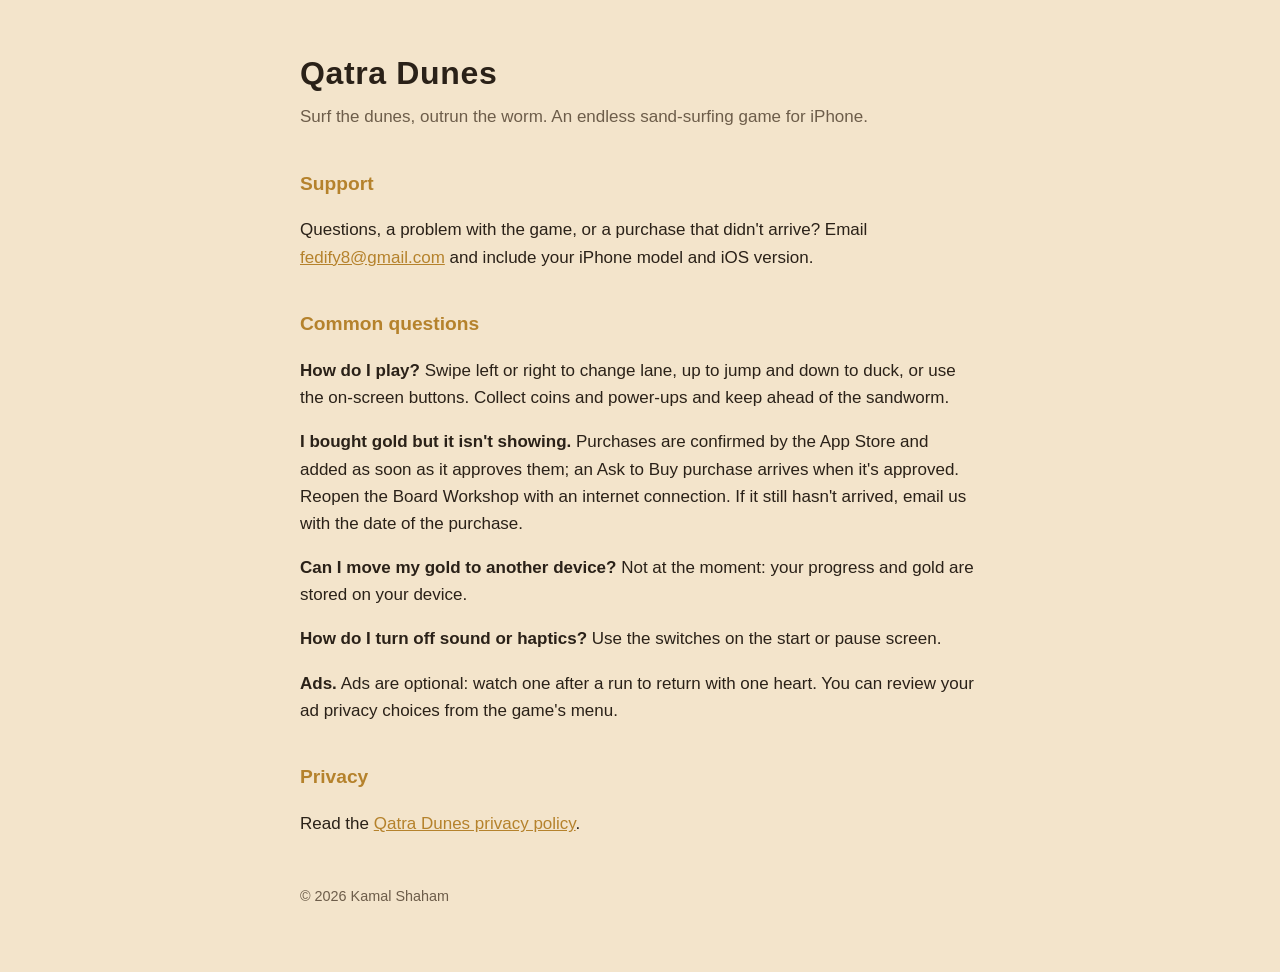
==== index.html @ c1257442 "Qatra Dunes support page, privacy policy and app-ads.txt" ====
<!doctype html>
<html lang="en">
<head>
<meta charset="utf-8">
<meta name="viewport" content="width=device-width, initial-scale=1">
<title>Qatra Dunes Support</title>
<link rel="stylesheet" href="style.css">
</head>
<body>
<main>
<h1>Qatra Dunes</h1>
<p class="tagline">Surf the dunes, outrun the worm. An endless sand-surfing game for iPhone.</p>

<h2>Support</h2>
<p>Questions, a problem with the game, or a purchase that didn't arrive? Email
<a href="mailto:fedify8@gmail.com">fedify8@gmail.com</a> and include your iPhone model and iOS version.</p>

<h2>Common questions</h2>
<p><strong>How do I play?</strong> Swipe left or right to change lane, up to jump and down to duck, or use the on-screen buttons. Collect coins and power-ups and keep ahead of the sandworm.</p>
<p><strong>I bought gold but it isn't showing.</strong> Purchases are confirmed by the App Store and added as soon as it approves them; an Ask to Buy purchase arrives when it's approved. Reopen the Board Workshop with an internet connection. If it still hasn't arrived, email us with the date of the purchase.</p>
<p><strong>Can I move my gold to another device?</strong> Not at the moment: your progress and gold are stored on your device.</p>
<p><strong>How do I turn off sound or haptics?</strong> Use the switches on the start or pause screen.</p>
<p><strong>Ads.</strong> Ads are optional: watch one after a run to return with one heart. You can review your ad privacy choices from the game's menu.</p>

<h2>Privacy</h2>
<p>Read the <a href="privacy/">Qatra Dunes privacy policy</a>.</p>

<footer>&copy; 2026 Kamal Shaham</footer>
</main>
</body>
</html>
---- style.css ----
:root { --sand: #f3e4cb; --ink: #2a2118; --gold: #b5822c; --muted: #6d5d4a; }
* { box-sizing: border-box; }
body { margin: 0; background: var(--sand); color: var(--ink);
  font: 17px/1.6 -apple-system, BlinkMacSystemFont, "Segoe UI", sans-serif; }
main { max-width: 720px; margin: 0 auto; padding: 48px 20px 64px; }
h1 { font-size: 2rem; margin: 0 0 4px; letter-spacing: 0.02em; }
h2 { font-size: 1.2rem; margin-top: 2em; color: var(--gold); }
a { color: var(--gold); }
.tagline { color: var(--muted); margin-top: 0; }
footer { margin-top: 48px; color: var(--muted); font-size: 0.9rem; }
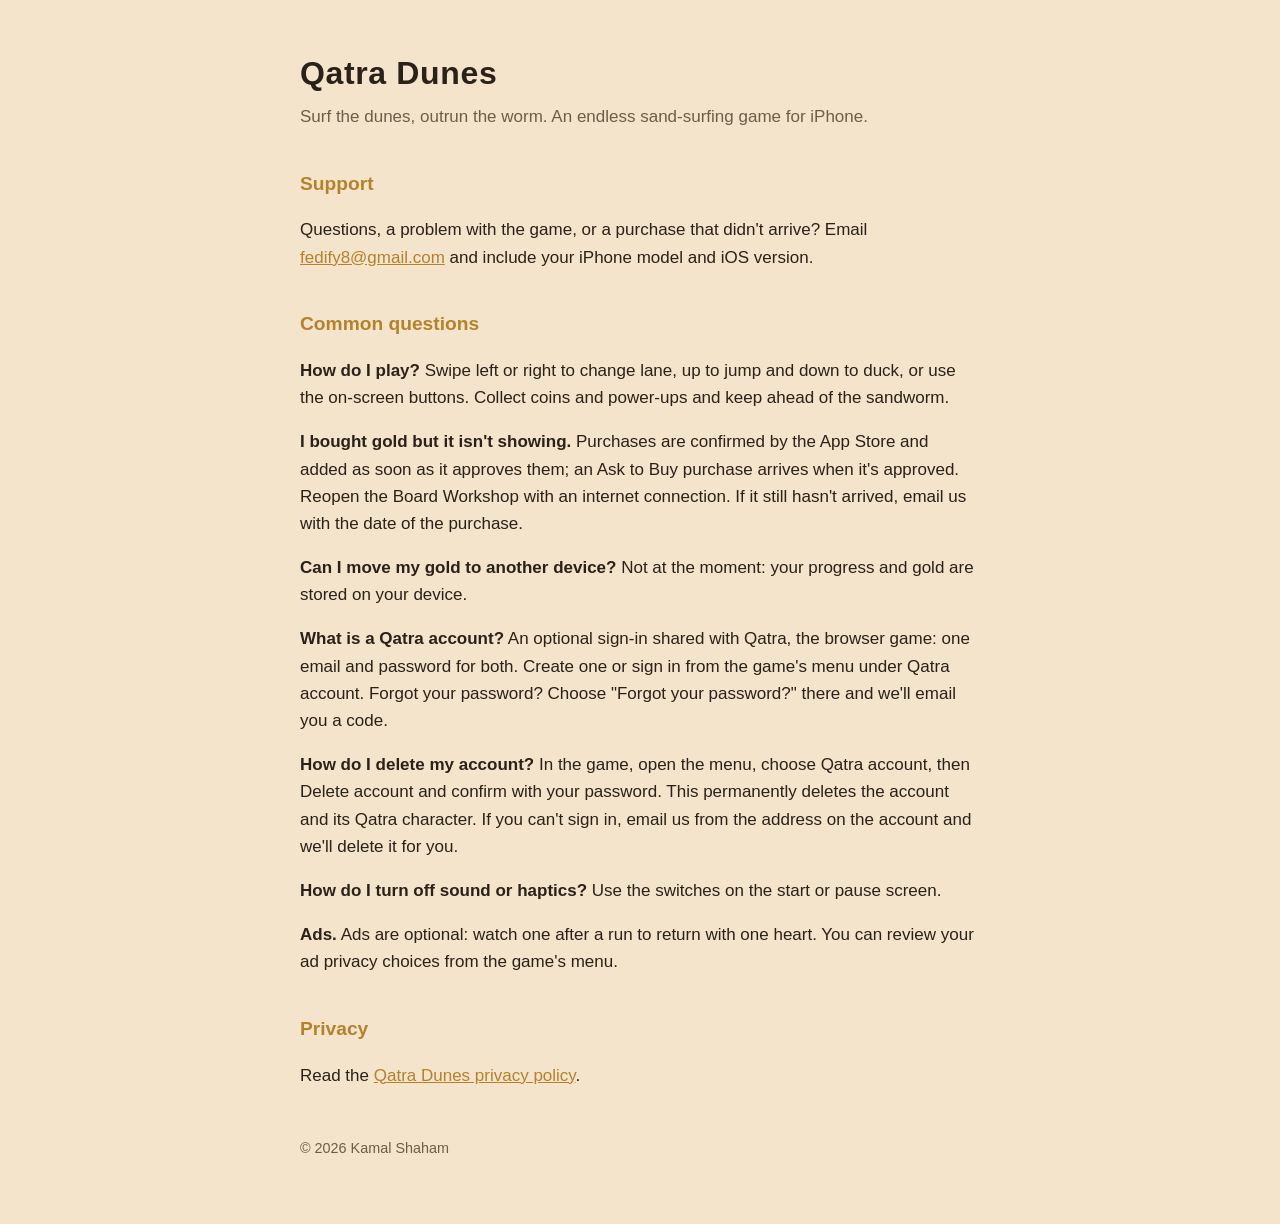
==== commit 609c6d8d: "Add the optional Qatra account to the privacy policy and support page" ====
--- a/index.html
+++ b/index.html
@@ -19,6 +19,8 @@
 <p><strong>How do I play?</strong> Swipe left or right to change lane, up to jump and down to duck, or use the on-screen buttons. Collect coins and power-ups and keep ahead of the sandworm.</p>
 <p><strong>I bought gold but it isn't showing.</strong> Purchases are confirmed by the App Store and added as soon as it approves them; an Ask to Buy purchase arrives when it's approved. Reopen the Board Workshop with an internet connection. If it still hasn't arrived, email us with the date of the purchase.</p>
 <p><strong>Can I move my gold to another device?</strong> Not at the moment: your progress and gold are stored on your device.</p>
+<p><strong>What is a Qatra account?</strong> An optional sign-in shared with Qatra, the browser game: one email and password for both. Create one or sign in from the game's menu under Qatra account. Forgot your password? Choose "Forgot your password?" there and we'll email you a code.</p>
+<p><strong>How do I delete my account?</strong> In the game, open the menu, choose Qatra account, then Delete account and confirm with your password. This permanently deletes the account and its Qatra character. If you can't sign in, email us from the address on the account and we'll delete it for you.</p>
 <p><strong>How do I turn off sound or haptics?</strong> Use the switches on the start or pause screen.</p>
 <p><strong>Ads.</strong> Ads are optional: watch one after a run to return with one heart. You can review your ad privacy choices from the game's menu.</p>
 
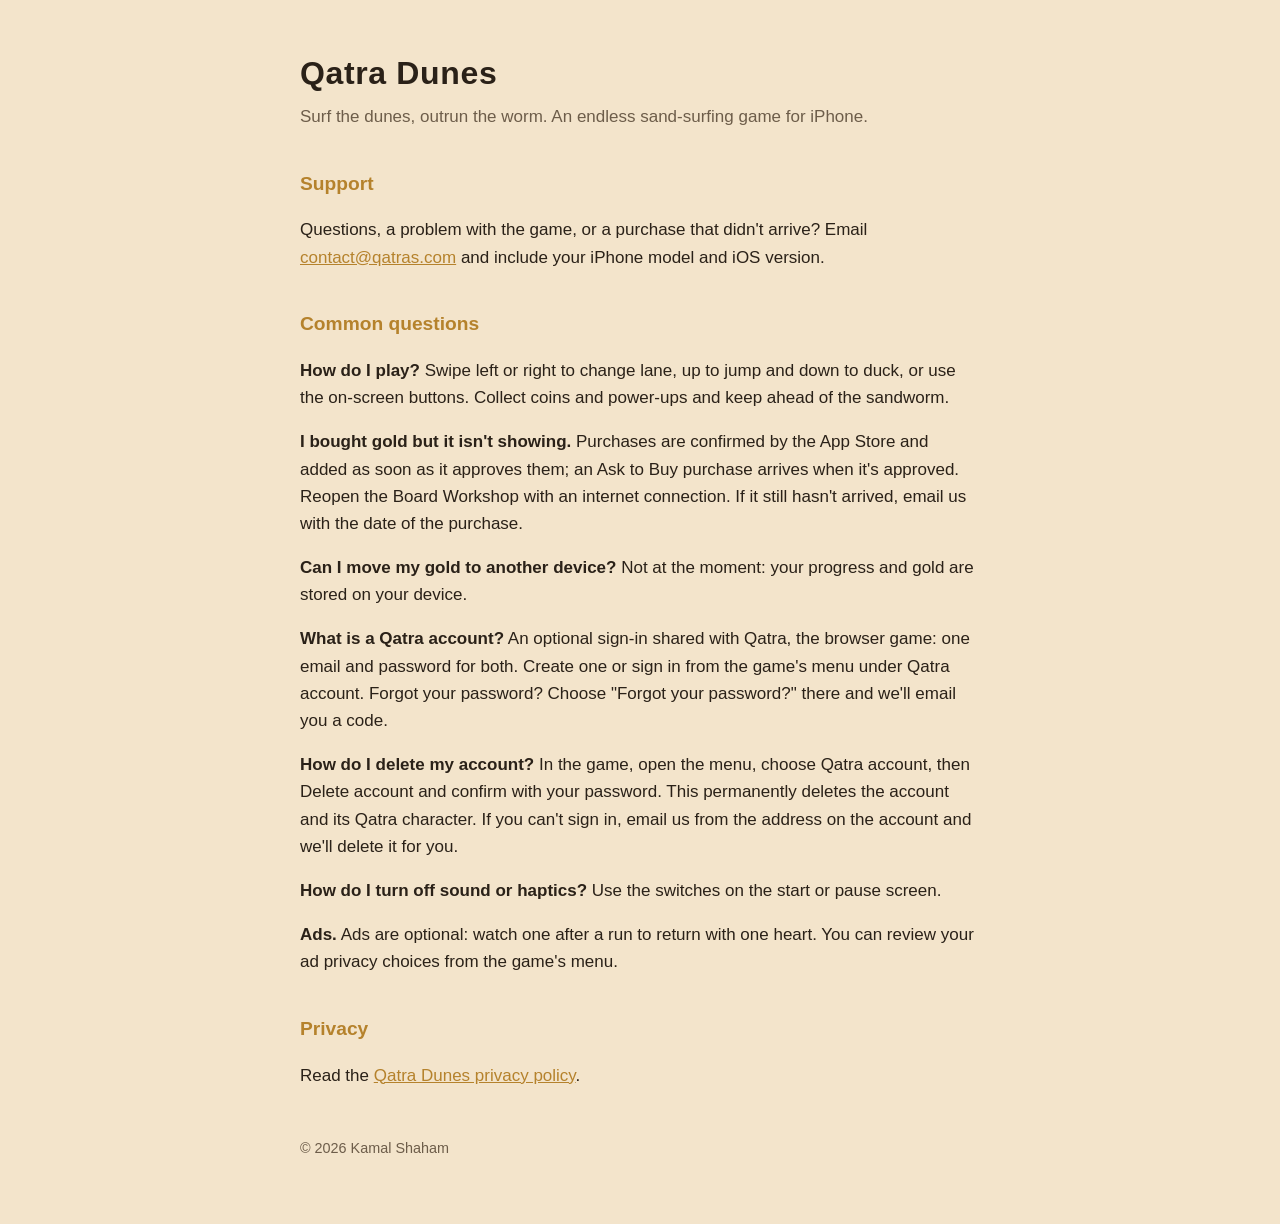
==== commit 79f7a7df: "Use contact@qatras.com for support and privacy questions Co-Authored-By: Claude Opus 5.5 (1M context" ====
--- a/index.html
+++ b/index.html
@@ -13,7 +13,7 @@
 
 <h2>Support</h2>
 <p>Questions, a problem with the game, or a purchase that didn't arrive? Email
-<a href="mailto:fedify8@gmail.com">fedify8@gmail.com</a> and include your iPhone model and iOS version.</p>
+<a href="mailto:contact@qatras.com">contact@qatras.com</a> and include your iPhone model and iOS version.</p>
 
 <h2>Common questions</h2>
 <p><strong>How do I play?</strong> Swipe left or right to change lane, up to jump and down to duck, or use the on-screen buttons. Collect coins and power-ups and keep ahead of the sandworm.</p>
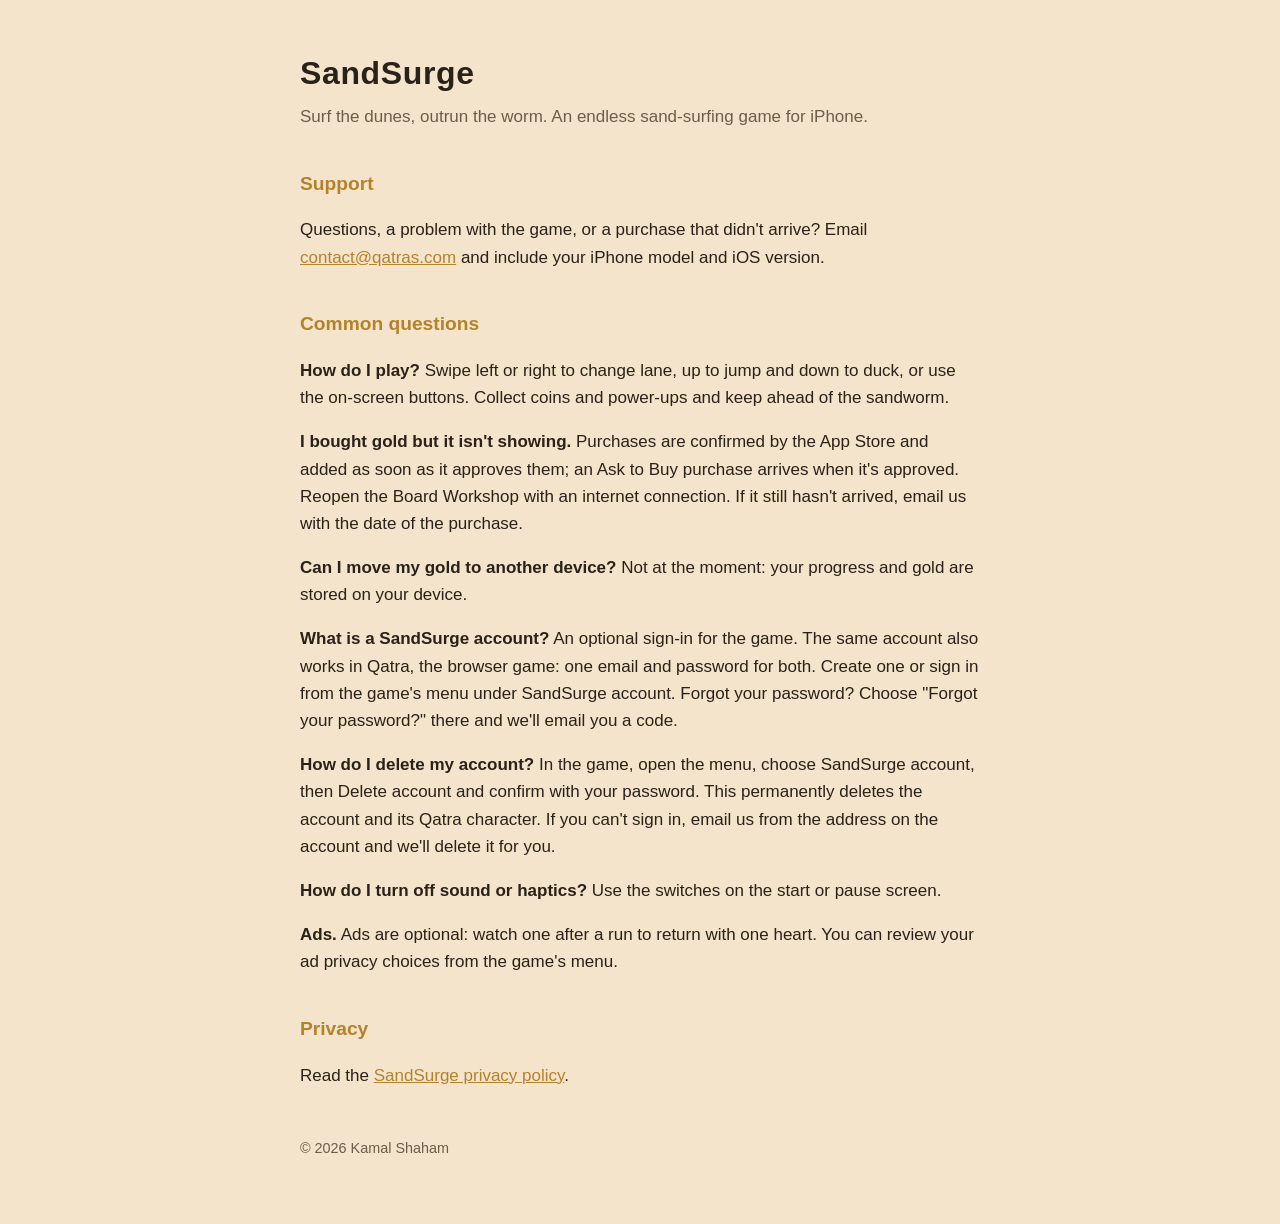
==== commit de71229d: "Rename the game to SandSurge Co-Authored-By: Claude Opus 5.5 (1M context) <noreply@anthropic.com> Cl" ====
--- a/index.html
+++ b/index.html
@@ -3,12 +3,12 @@
 <head>
 <meta charset="utf-8">
 <meta name="viewport" content="width=device-width, initial-scale=1">
-<title>Qatra Dunes Support</title>
+<title>SandSurge Support</title>
 <link rel="stylesheet" href="style.css">
 </head>
 <body>
 <main>
-<h1>Qatra Dunes</h1>
+<h1>SandSurge</h1>
 <p class="tagline">Surf the dunes, outrun the worm. An endless sand-surfing game for iPhone.</p>
 
 <h2>Support</h2>
@@ -19,13 +19,13 @@
 <p><strong>How do I play?</strong> Swipe left or right to change lane, up to jump and down to duck, or use the on-screen buttons. Collect coins and power-ups and keep ahead of the sandworm.</p>
 <p><strong>I bought gold but it isn't showing.</strong> Purchases are confirmed by the App Store and added as soon as it approves them; an Ask to Buy purchase arrives when it's approved. Reopen the Board Workshop with an internet connection. If it still hasn't arrived, email us with the date of the purchase.</p>
 <p><strong>Can I move my gold to another device?</strong> Not at the moment: your progress and gold are stored on your device.</p>
-<p><strong>What is a Qatra account?</strong> An optional sign-in shared with Qatra, the browser game: one email and password for both. Create one or sign in from the game's menu under Qatra account. Forgot your password? Choose "Forgot your password?" there and we'll email you a code.</p>
-<p><strong>How do I delete my account?</strong> In the game, open the menu, choose Qatra account, then Delete account and confirm with your password. This permanently deletes the account and its Qatra character. If you can't sign in, email us from the address on the account and we'll delete it for you.</p>
+<p><strong>What is a SandSurge account?</strong> An optional sign-in for the game. The same account also works in Qatra, the browser game: one email and password for both. Create one or sign in from the game's menu under SandSurge account. Forgot your password? Choose "Forgot your password?" there and we'll email you a code.</p>
+<p><strong>How do I delete my account?</strong> In the game, open the menu, choose SandSurge account, then Delete account and confirm with your password. This permanently deletes the account and its Qatra character. If you can't sign in, email us from the address on the account and we'll delete it for you.</p>
 <p><strong>How do I turn off sound or haptics?</strong> Use the switches on the start or pause screen.</p>
 <p><strong>Ads.</strong> Ads are optional: watch one after a run to return with one heart. You can review your ad privacy choices from the game's menu.</p>
 
 <h2>Privacy</h2>
-<p>Read the <a href="privacy/">Qatra Dunes privacy policy</a>.</p>
+<p>Read the <a href="privacy/">SandSurge privacy policy</a>.</p>
 
 <footer>&copy; 2026 Kamal Shaham</footer>
 </main>
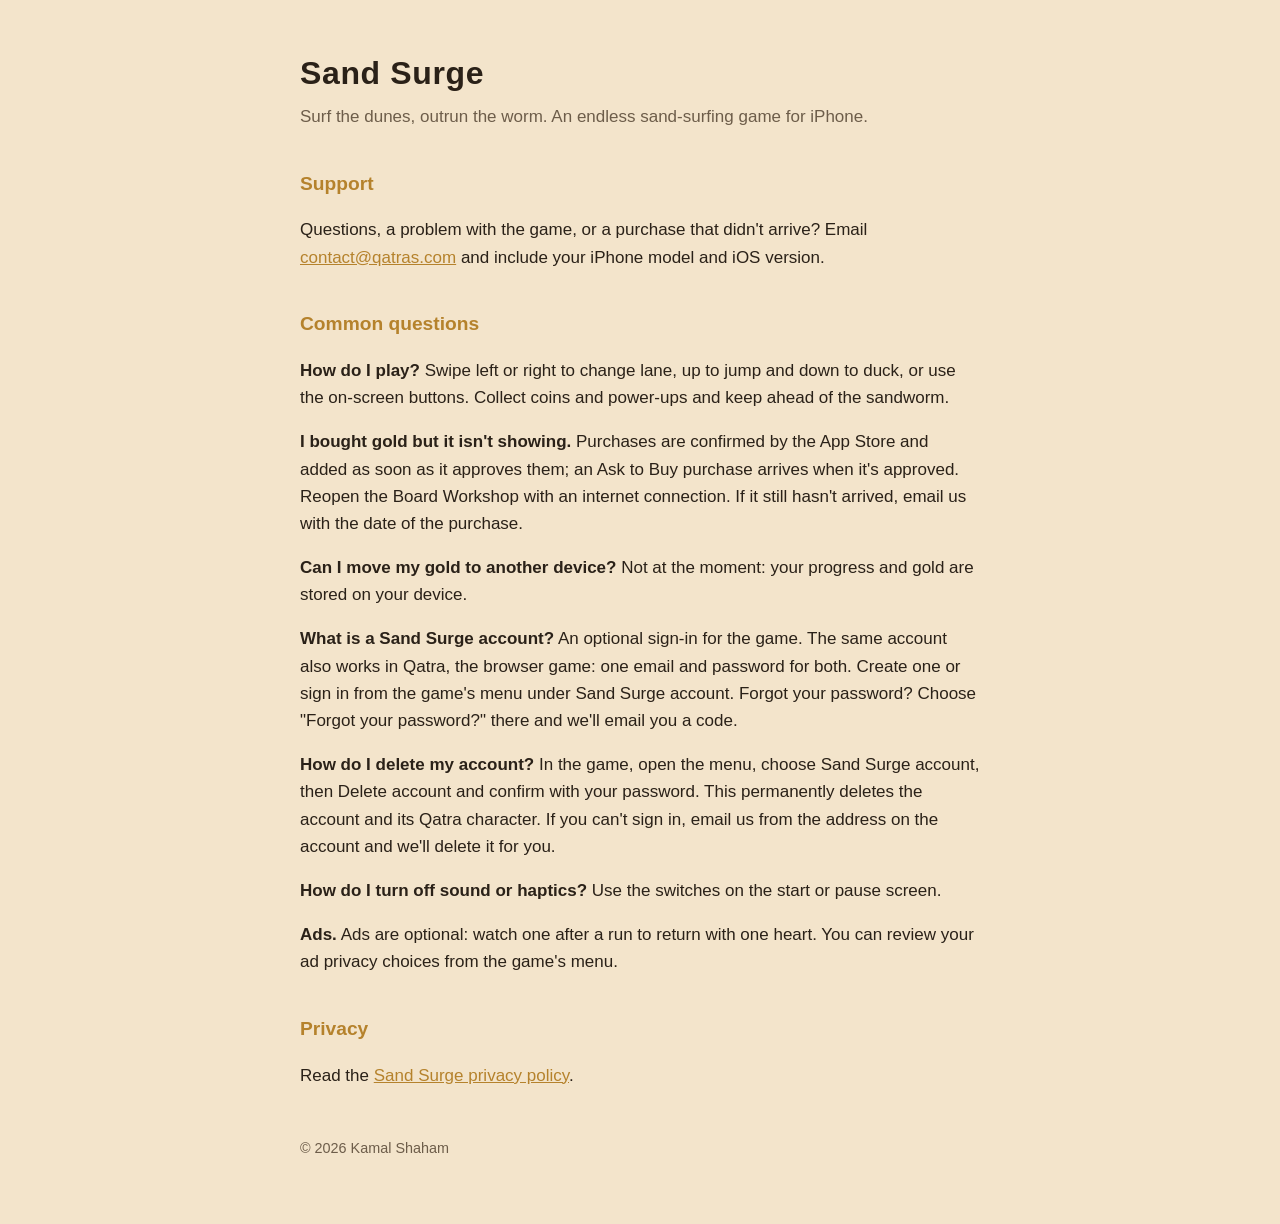
==== commit d04c04cd: "Spell the game's name as two words: Sand Surge" ====
--- a/index.html
+++ b/index.html
@@ -3,12 +3,12 @@
 <head>
 <meta charset="utf-8">
 <meta name="viewport" content="width=device-width, initial-scale=1">
-<title>SandSurge Support</title>
+<title>Sand Surge Support</title>
 <link rel="stylesheet" href="style.css">
 </head>
 <body>
 <main>
-<h1>SandSurge</h1>
+<h1>Sand Surge</h1>
 <p class="tagline">Surf the dunes, outrun the worm. An endless sand-surfing game for iPhone.</p>
 
 <h2>Support</h2>
@@ -19,13 +19,13 @@
 <p><strong>How do I play?</strong> Swipe left or right to change lane, up to jump and down to duck, or use the on-screen buttons. Collect coins and power-ups and keep ahead of the sandworm.</p>
 <p><strong>I bought gold but it isn't showing.</strong> Purchases are confirmed by the App Store and added as soon as it approves them; an Ask to Buy purchase arrives when it's approved. Reopen the Board Workshop with an internet connection. If it still hasn't arrived, email us with the date of the purchase.</p>
 <p><strong>Can I move my gold to another device?</strong> Not at the moment: your progress and gold are stored on your device.</p>
-<p><strong>What is a SandSurge account?</strong> An optional sign-in for the game. The same account also works in Qatra, the browser game: one email and password for both. Create one or sign in from the game's menu under SandSurge account. Forgot your password? Choose "Forgot your password?" there and we'll email you a code.</p>
-<p><strong>How do I delete my account?</strong> In the game, open the menu, choose SandSurge account, then Delete account and confirm with your password. This permanently deletes the account and its Qatra character. If you can't sign in, email us from the address on the account and we'll delete it for you.</p>
+<p><strong>What is a Sand Surge account?</strong> An optional sign-in for the game. The same account also works in Qatra, the browser game: one email and password for both. Create one or sign in from the game's menu under Sand Surge account. Forgot your password? Choose "Forgot your password?" there and we'll email you a code.</p>
+<p><strong>How do I delete my account?</strong> In the game, open the menu, choose Sand Surge account, then Delete account and confirm with your password. This permanently deletes the account and its Qatra character. If you can't sign in, email us from the address on the account and we'll delete it for you.</p>
 <p><strong>How do I turn off sound or haptics?</strong> Use the switches on the start or pause screen.</p>
 <p><strong>Ads.</strong> Ads are optional: watch one after a run to return with one heart. You can review your ad privacy choices from the game's menu.</p>
 
 <h2>Privacy</h2>
-<p>Read the <a href="privacy/">SandSurge privacy policy</a>.</p>
+<p>Read the <a href="privacy/">Sand Surge privacy policy</a>.</p>
 
 <footer>&copy; 2026 Kamal Shaham</footer>
 </main>
